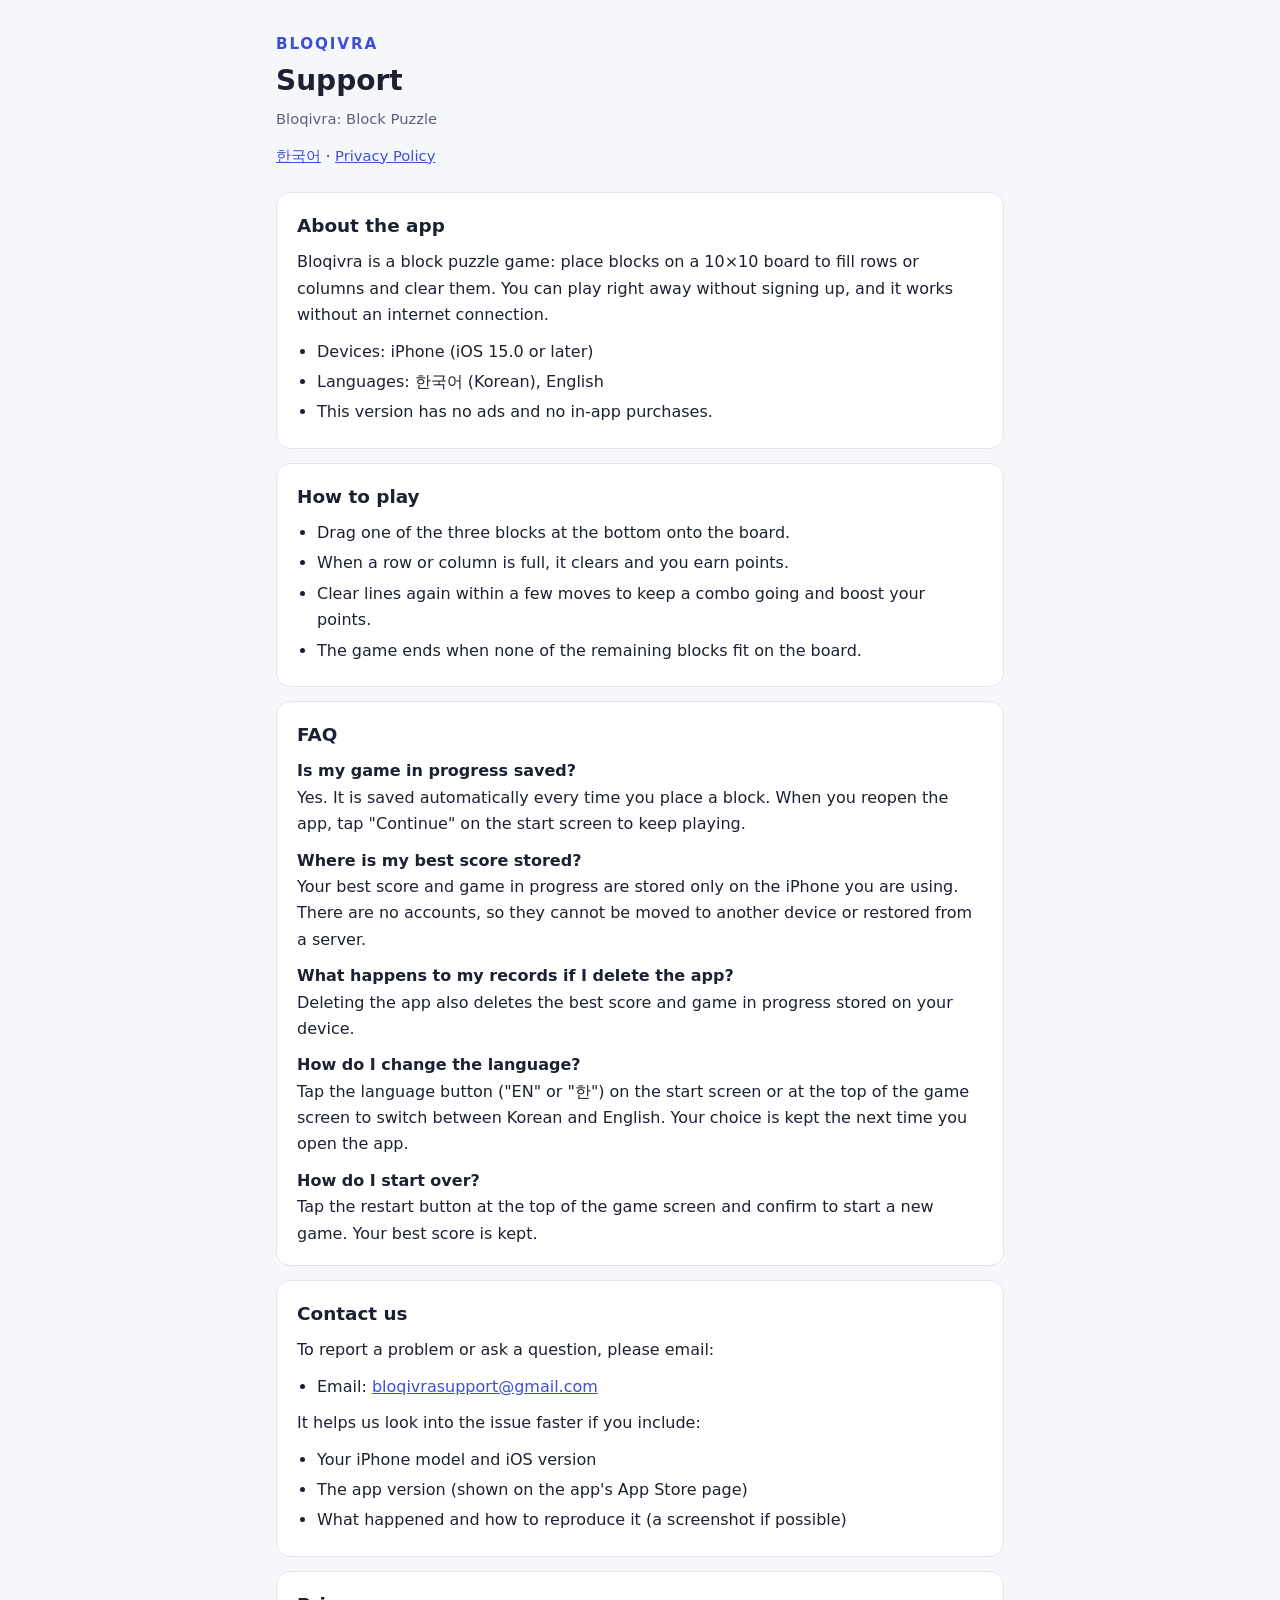
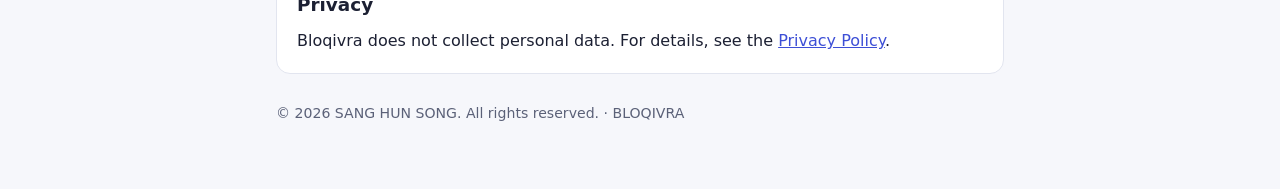
==== bloqivra/en/support.html @ 3c146c0e "Add BLOQIVRA privacy policy and support pages - Korean and English privacy policy and support pages " ====
<!doctype html>
<html lang="en">
<head>
  <meta charset="utf-8">
  <meta name="viewport" content="width=device-width, initial-scale=1">
  <title>Support - Bloqivra: Block Puzzle</title>
  <link rel="stylesheet" href="../style.css">
</head>
<body>
<main>
  <header class="page">
    <div class="brand">BLOQIVRA</div>
    <h1>Support</h1>
    <p class="meta">Bloqivra: Block Puzzle</p>
    <nav class="lang"><a href="../ko/support.html" hreflang="ko" lang="ko">한국어</a> · <a href="privacy.html">Privacy Policy</a></nav>
  </header>

  <section id="about">
    <h2>About the app</h2>
    <p>Bloqivra is a block puzzle game: place blocks on a 10×10 board to fill rows or columns and clear them. You can play right away without signing up, and it works without an internet connection.</p>
    <ul>
      <li>Devices: iPhone (iOS 15.0 or later)</li>
      <li>Languages: 한국어 (Korean), English</li>
      <li>This version has no ads and no in-app purchases.</li>
    </ul>
  </section>

  <section id="how-to-play">
    <h2>How to play</h2>
    <ul>
      <li>Drag one of the three blocks at the bottom onto the board.</li>
      <li>When a row or column is full, it clears and you earn points.</li>
      <li>Clear lines again within a few moves to keep a combo going and boost your points.</li>
      <li>The game ends when none of the remaining blocks fit on the board.</li>
    </ul>
  </section>

  <section id="faq">
    <h2>FAQ</h2>
    <p><strong>Is my game in progress saved?</strong><br>
    Yes. It is saved automatically every time you place a block. When you reopen the app, tap "Continue" on the start screen to keep playing.</p>
    <p><strong>Where is my best score stored?</strong><br>
    Your best score and game in progress are stored only on the iPhone you are using. There are no accounts, so they cannot be moved to another device or restored from a server.</p>
    <p><strong>What happens to my records if I delete the app?</strong><br>
    Deleting the app also deletes the best score and game in progress stored on your device.</p>
    <p><strong>How do I change the language?</strong><br>
    Tap the language button ("EN" or "한") on the start screen or at the top of the game screen to switch between Korean and English. Your choice is kept the next time you open the app.</p>
    <p><strong>How do I start over?</strong><br>
    Tap the restart button at the top of the game screen and confirm to start a new game. Your best score is kept.</p>
  </section>

  <section id="contact">
    <h2>Contact us</h2>
    <p>To report a problem or ask a question, please email:</p>
    <ul>
      <li>Email: <a href="mailto:bloqivrasupport@gmail.com">bloqivrasupport@gmail.com</a></li>
    </ul>
    <p>It helps us look into the issue faster if you include:</p>
    <ul>
      <li>Your iPhone model and iOS version</li>
      <li>The app version (shown on the app's App Store page)</li>
      <li>What happened and how to reproduce it (a screenshot if possible)</li>
    </ul>
  </section>

  <section id="privacy">
    <h2>Privacy</h2>
    <p>Bloqivra does not collect personal data. For details, see the <a href="privacy.html">Privacy Policy</a>.</p>
  </section>

  <footer>© 2026 SANG HUN SONG. All rights reserved. · BLOQIVRA</footer>
</main>
</body>
</html>
---- bloqivra/style.css ----
/* Shared style for the BLOQIVRA privacy and support pages. No external fonts, scripts or trackers. */
:root {
  --bg: #f6f7fb;
  --card: #ffffff;
  --text: #1c2033;
  --muted: #5b6178;
  --line: #e2e5ef;
  --accent: #3d4fd6;
  --todo-bg: #fff1b8;
  --todo-text: #5c4500;
}
@media (prefers-color-scheme: dark) {
  :root {
    --bg: #10142a;
    --card: #181d38;
    --text: #e9ebf5;
    --muted: #a3a9c4;
    --line: #2a3054;
    --accent: #8f9cff;
    --todo-bg: #5c4a00;
    --todo-text: #fff1b8;
  }
}
* { box-sizing: border-box; }
html { -webkit-text-size-adjust: 100%; }
body {
  margin: 0;
  background: var(--bg);
  color: var(--text);
  font-family: system-ui, -apple-system, 'Segoe UI', Roboto, 'Apple SD Gothic Neo', 'Noto Sans KR', 'Malgun Gothic', sans-serif;
  line-height: 1.65;
}
main {
  max-width: 760px;
  margin: 0 auto;
  padding: 32px 16px 64px;
}
header.page { margin-bottom: 24px; }
.brand {
  font-weight: 800;
  letter-spacing: 0.12em;
  color: var(--accent);
  font-size: 0.95rem;
}
h1 { font-size: 1.75rem; line-height: 1.3; margin: 6px 0 8px; }
h2 { font-size: 1.15rem; margin: 0 0 8px; }
.meta { color: var(--muted); font-size: 0.92rem; margin: 0; }
nav.lang { font-size: 0.92rem; margin-top: 12px; }
nav.lang a, a { color: var(--accent); }
section {
  background: var(--card);
  border: 1px solid var(--line);
  border-radius: 14px;
  padding: 18px 20px;
  margin: 0 0 14px;
}
section p, section ul { margin: 0 0 10px; }
section > :last-child { margin-bottom: 0; }
ul { padding-left: 1.25em; }
li { margin: 4px 0; }
table { width: 100%; border-collapse: collapse; font-size: 0.95rem; }
th, td { text-align: left; vertical-align: top; padding: 8px 6px; border-top: 1px solid var(--line); }
th { color: var(--muted); font-weight: 600; }
.table-wrap { overflow-x: auto; }
mark.todo {
  background: var(--todo-bg);
  color: var(--todo-text);
  border-radius: 4px;
  padding: 0 4px;
  font-weight: 600;
}
footer { color: var(--muted); font-size: 0.88rem; margin-top: 28px; }
.choices { display: grid; gap: 12px; grid-template-columns: repeat(auto-fit, minmax(220px, 1fr)); }
.choices a {
  display: block;
  background: var(--card);
  border: 1px solid var(--line);
  border-radius: 14px;
  padding: 16px 18px;
  text-decoration: none;
  font-weight: 600;
}
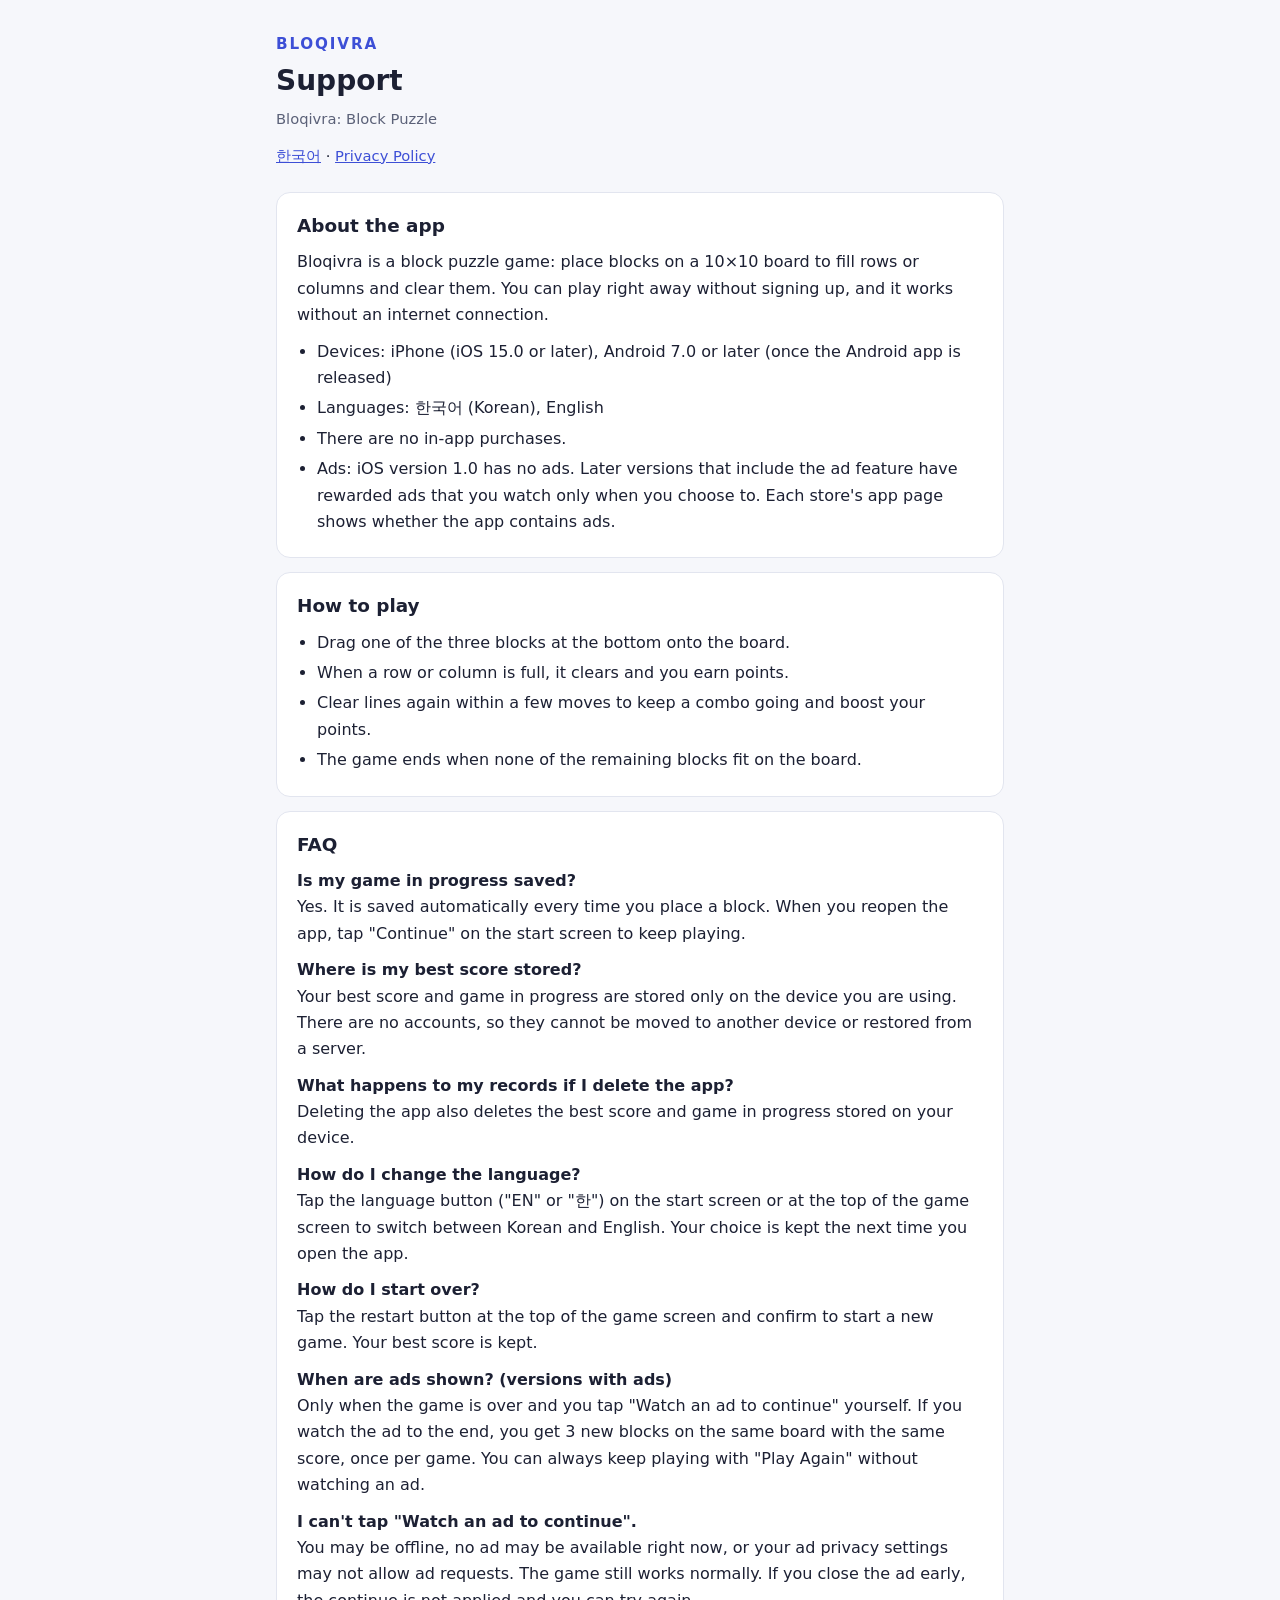
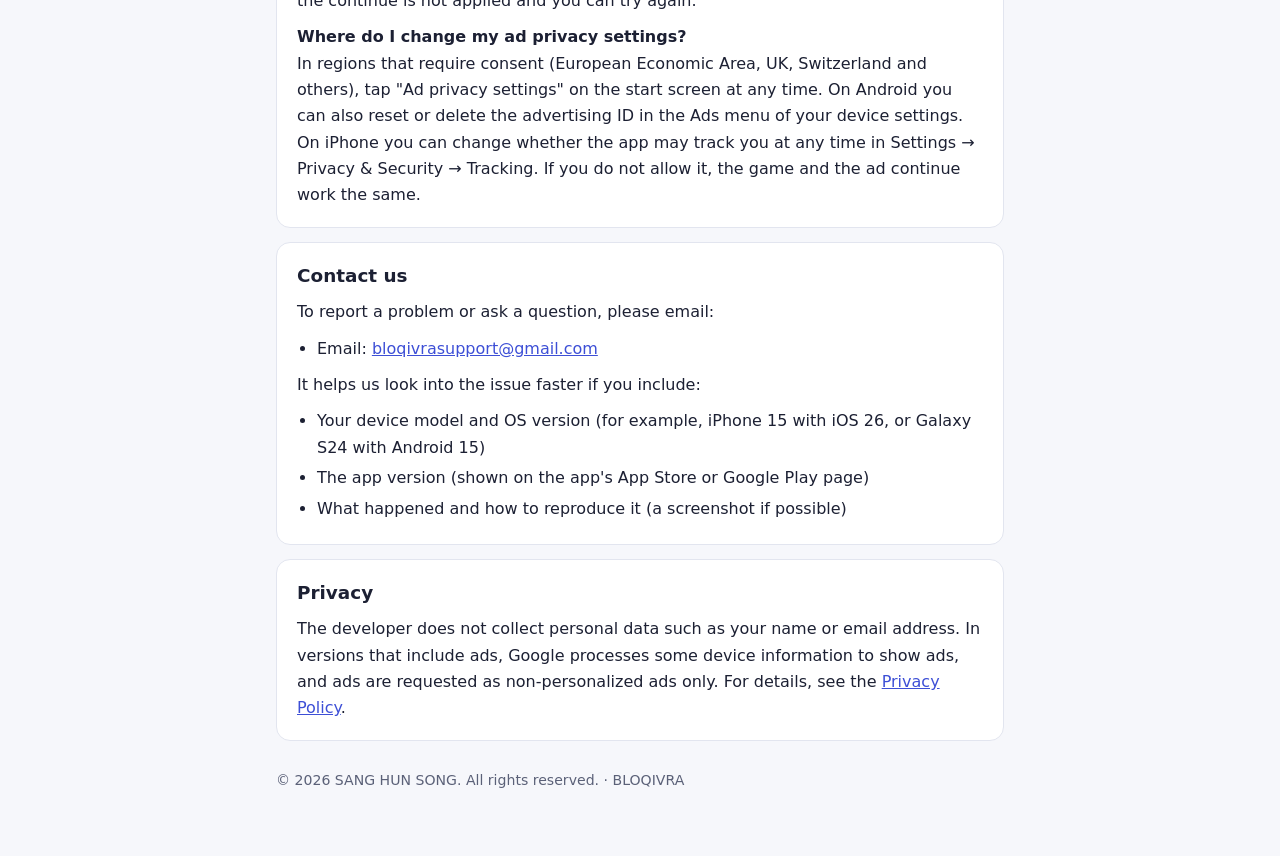
==== commit 8a09ee9c: "Update BLOQIVRA privacy policy and support pages (effective 2026-10-18) Adds the information for the" ====
--- a/bloqivra/en/support.html
+++ b/bloqivra/en/support.html
@@ -19,9 +19,10 @@
     <h2>About the app</h2>
     <p>Bloqivra is a block puzzle game: place blocks on a 10×10 board to fill rows or columns and clear them. You can play right away without signing up, and it works without an internet connection.</p>
     <ul>
-      <li>Devices: iPhone (iOS 15.0 or later)</li>
+      <li>Devices: iPhone (iOS 15.0 or later), Android 7.0 or later (once the Android app is released)</li>
       <li>Languages: 한국어 (Korean), English</li>
-      <li>This version has no ads and no in-app purchases.</li>
+      <li>There are no in-app purchases.</li>
+      <li>Ads: iOS version 1.0 has no ads. Later versions that include the ad feature have rewarded ads that you watch only when you choose to. Each store's app page shows whether the app contains ads.</li>
     </ul>
   </section>
 
@@ -40,13 +41,19 @@
     <p><strong>Is my game in progress saved?</strong><br>
     Yes. It is saved automatically every time you place a block. When you reopen the app, tap "Continue" on the start screen to keep playing.</p>
     <p><strong>Where is my best score stored?</strong><br>
-    Your best score and game in progress are stored only on the iPhone you are using. There are no accounts, so they cannot be moved to another device or restored from a server.</p>
+    Your best score and game in progress are stored only on the device you are using. There are no accounts, so they cannot be moved to another device or restored from a server.</p>
     <p><strong>What happens to my records if I delete the app?</strong><br>
     Deleting the app also deletes the best score and game in progress stored on your device.</p>
     <p><strong>How do I change the language?</strong><br>
     Tap the language button ("EN" or "한") on the start screen or at the top of the game screen to switch between Korean and English. Your choice is kept the next time you open the app.</p>
     <p><strong>How do I start over?</strong><br>
     Tap the restart button at the top of the game screen and confirm to start a new game. Your best score is kept.</p>
+    <p><strong>When are ads shown? (versions with ads)</strong><br>
+    Only when the game is over and you tap "Watch an ad to continue" yourself. If you watch the ad to the end, you get 3 new blocks on the same board with the same score, once per game. You can always keep playing with "Play Again" without watching an ad.</p>
+    <p><strong>I can't tap "Watch an ad to continue".</strong><br>
+    You may be offline, no ad may be available right now, or your ad privacy settings may not allow ad requests. The game still works normally. If you close the ad early, the continue is not applied and you can try again.</p>
+    <p><strong>Where do I change my ad privacy settings?</strong><br>
+    In regions that require consent (European Economic Area, UK, Switzerland and others), tap "Ad privacy settings" on the start screen at any time. On Android you can also reset or delete the advertising ID in the Ads menu of your device settings. On iPhone you can change whether the app may track you at any time in Settings → Privacy &amp; Security → Tracking. If you do not allow it, the game and the ad continue work the same.</p>
   </section>
 
   <section id="contact">
@@ -57,15 +64,15 @@
     </ul>
     <p>It helps us look into the issue faster if you include:</p>
     <ul>
-      <li>Your iPhone model and iOS version</li>
-      <li>The app version (shown on the app's App Store page)</li>
+      <li>Your device model and OS version (for example, iPhone 15 with iOS 26, or Galaxy S24 with Android 15)</li>
+      <li>The app version (shown on the app's App Store or Google Play page)</li>
       <li>What happened and how to reproduce it (a screenshot if possible)</li>
     </ul>
   </section>
 
   <section id="privacy">
     <h2>Privacy</h2>
-    <p>Bloqivra does not collect personal data. For details, see the <a href="privacy.html">Privacy Policy</a>.</p>
+    <p>The developer does not collect personal data such as your name or email address. In versions that include ads, Google processes some device information to show ads, and ads are requested as non-personalized ads only. For details, see the <a href="privacy.html">Privacy Policy</a>.</p>
   </section>
 
   <footer>© 2026 SANG HUN SONG. All rights reserved. · BLOQIVRA</footer>
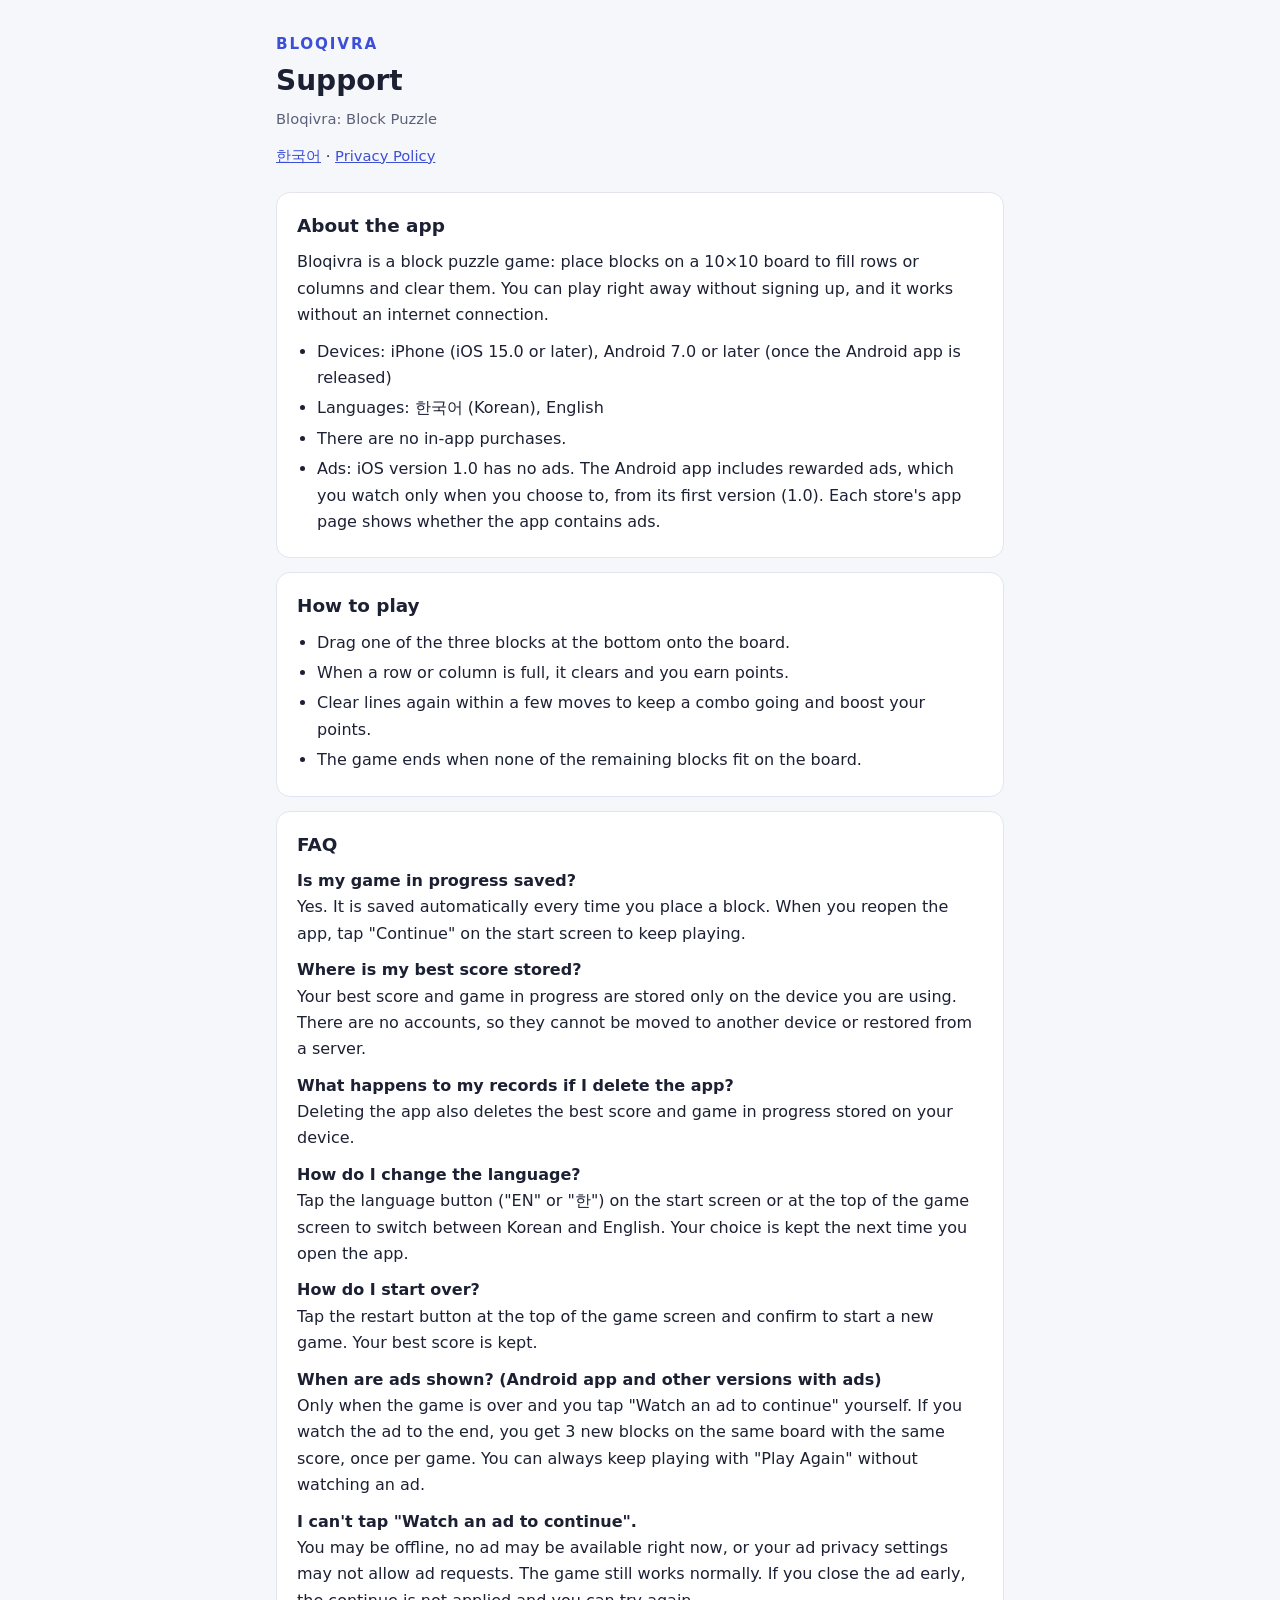
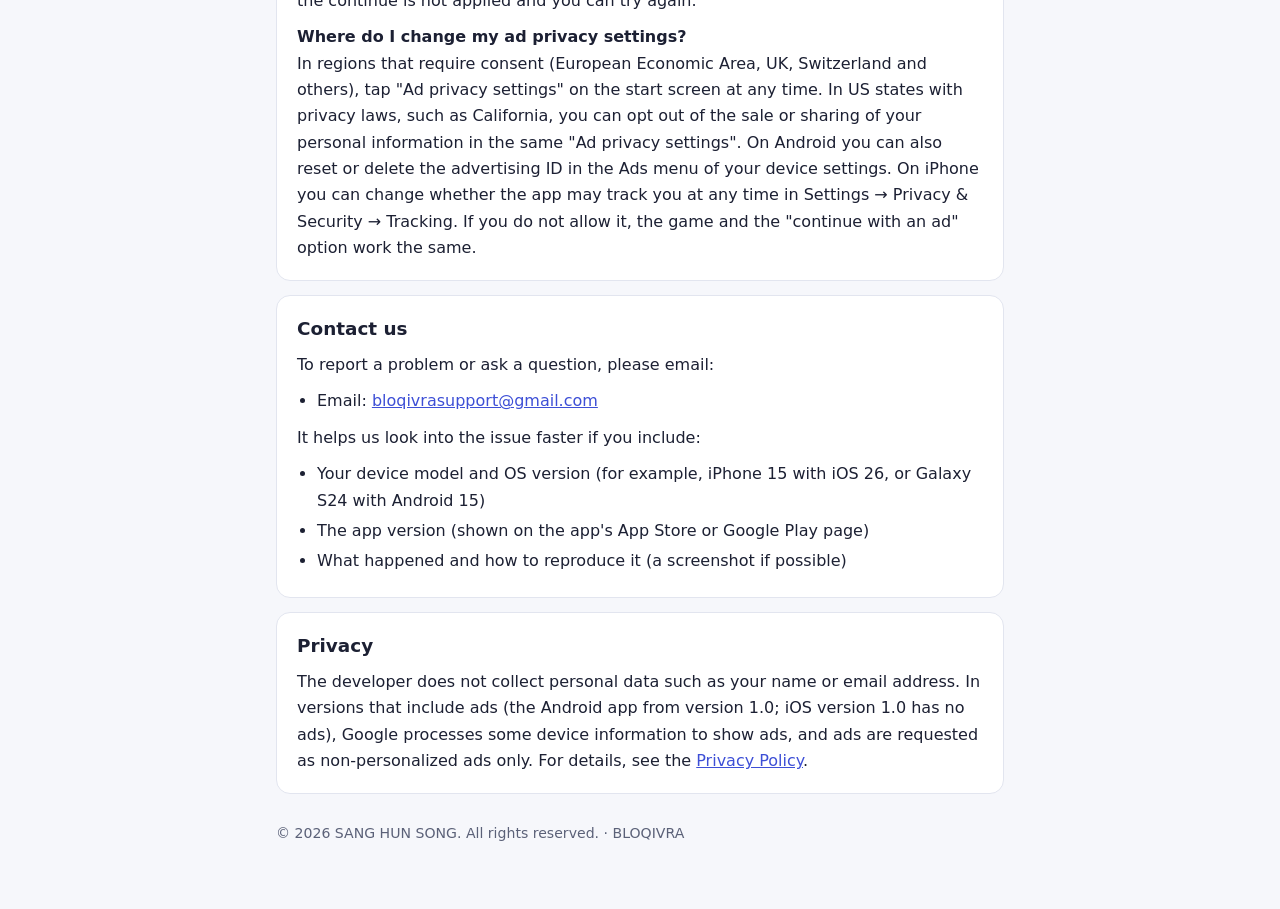
==== commit 0eefbc11: "Update BLOQIVRA privacy policy and support pages (effective 2026-10-21) - iOS 1.0 has no ads; the An" ====
--- a/bloqivra/en/support.html
+++ b/bloqivra/en/support.html
@@ -22,7 +22,7 @@
       <li>Devices: iPhone (iOS 15.0 or later), Android 7.0 or later (once the Android app is released)</li>
       <li>Languages: 한국어 (Korean), English</li>
       <li>There are no in-app purchases.</li>
-      <li>Ads: iOS version 1.0 has no ads. Later versions that include the ad feature have rewarded ads that you watch only when you choose to. Each store's app page shows whether the app contains ads.</li>
+      <li>Ads: iOS version 1.0 has no ads. The Android app includes rewarded ads, which you watch only when you choose to, from its first version (1.0). Each store's app page shows whether the app contains ads.</li>
     </ul>
   </section>
 
@@ -48,12 +48,12 @@
     Tap the language button ("EN" or "한") on the start screen or at the top of the game screen to switch between Korean and English. Your choice is kept the next time you open the app.</p>
     <p><strong>How do I start over?</strong><br>
     Tap the restart button at the top of the game screen and confirm to start a new game. Your best score is kept.</p>
-    <p><strong>When are ads shown? (versions with ads)</strong><br>
+    <p><strong>When are ads shown? (Android app and other versions with ads)</strong><br>
     Only when the game is over and you tap "Watch an ad to continue" yourself. If you watch the ad to the end, you get 3 new blocks on the same board with the same score, once per game. You can always keep playing with "Play Again" without watching an ad.</p>
     <p><strong>I can't tap "Watch an ad to continue".</strong><br>
     You may be offline, no ad may be available right now, or your ad privacy settings may not allow ad requests. The game still works normally. If you close the ad early, the continue is not applied and you can try again.</p>
     <p><strong>Where do I change my ad privacy settings?</strong><br>
-    In regions that require consent (European Economic Area, UK, Switzerland and others), tap "Ad privacy settings" on the start screen at any time. On Android you can also reset or delete the advertising ID in the Ads menu of your device settings. On iPhone you can change whether the app may track you at any time in Settings → Privacy &amp; Security → Tracking. If you do not allow it, the game and the ad continue work the same.</p>
+    In regions that require consent (European Economic Area, UK, Switzerland and others), tap "Ad privacy settings" on the start screen at any time. In US states with privacy laws, such as California, you can opt out of the sale or sharing of your personal information in the same "Ad privacy settings". On Android you can also reset or delete the advertising ID in the Ads menu of your device settings. On iPhone you can change whether the app may track you at any time in Settings → Privacy &amp; Security → Tracking. If you do not allow it, the game and the "continue with an ad" option work the same.</p>
   </section>
 
   <section id="contact">
@@ -72,7 +72,7 @@
 
   <section id="privacy">
     <h2>Privacy</h2>
-    <p>The developer does not collect personal data such as your name or email address. In versions that include ads, Google processes some device information to show ads, and ads are requested as non-personalized ads only. For details, see the <a href="privacy.html">Privacy Policy</a>.</p>
+    <p>The developer does not collect personal data such as your name or email address. In versions that include ads (the Android app from version 1.0; iOS version 1.0 has no ads), Google processes some device information to show ads, and ads are requested as non-personalized ads only. For details, see the <a href="privacy.html">Privacy Policy</a>.</p>
   </section>
 
   <footer>© 2026 SANG HUN SONG. All rights reserved. · BLOQIVRA</footer>
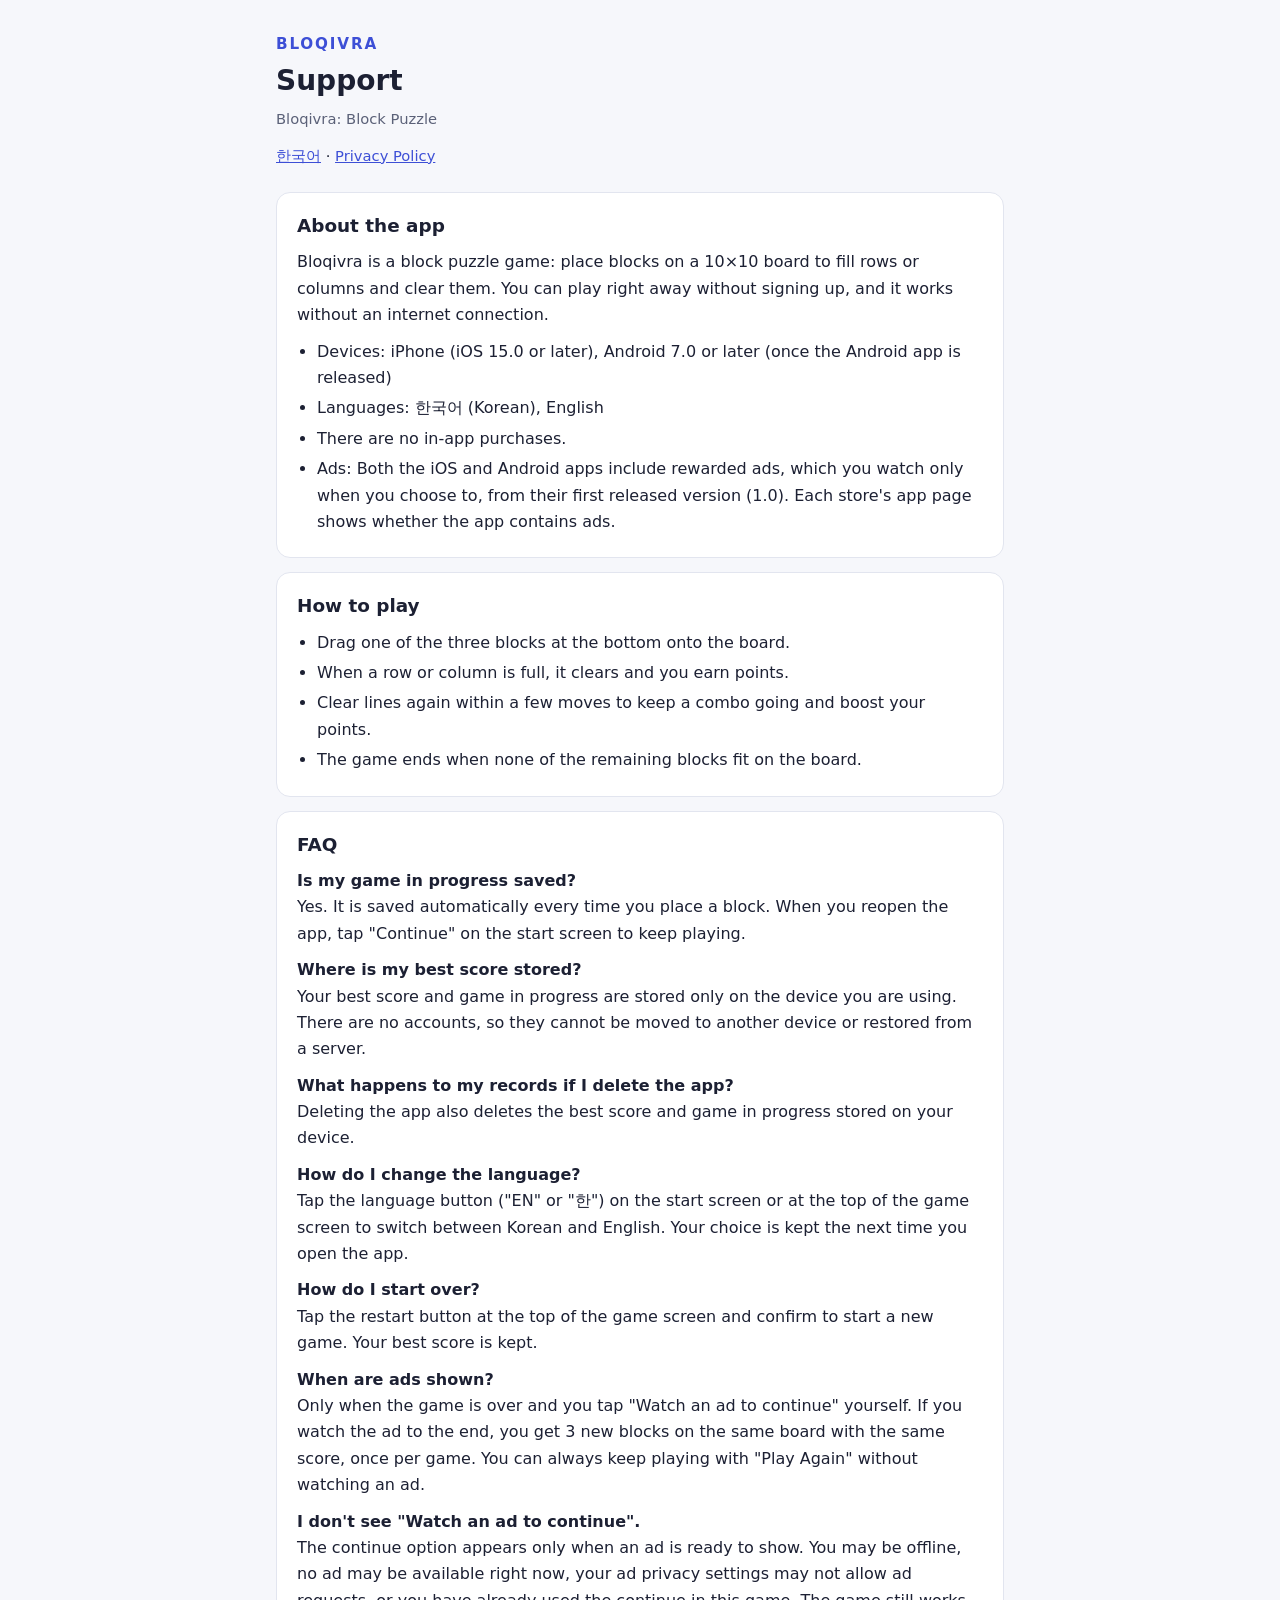
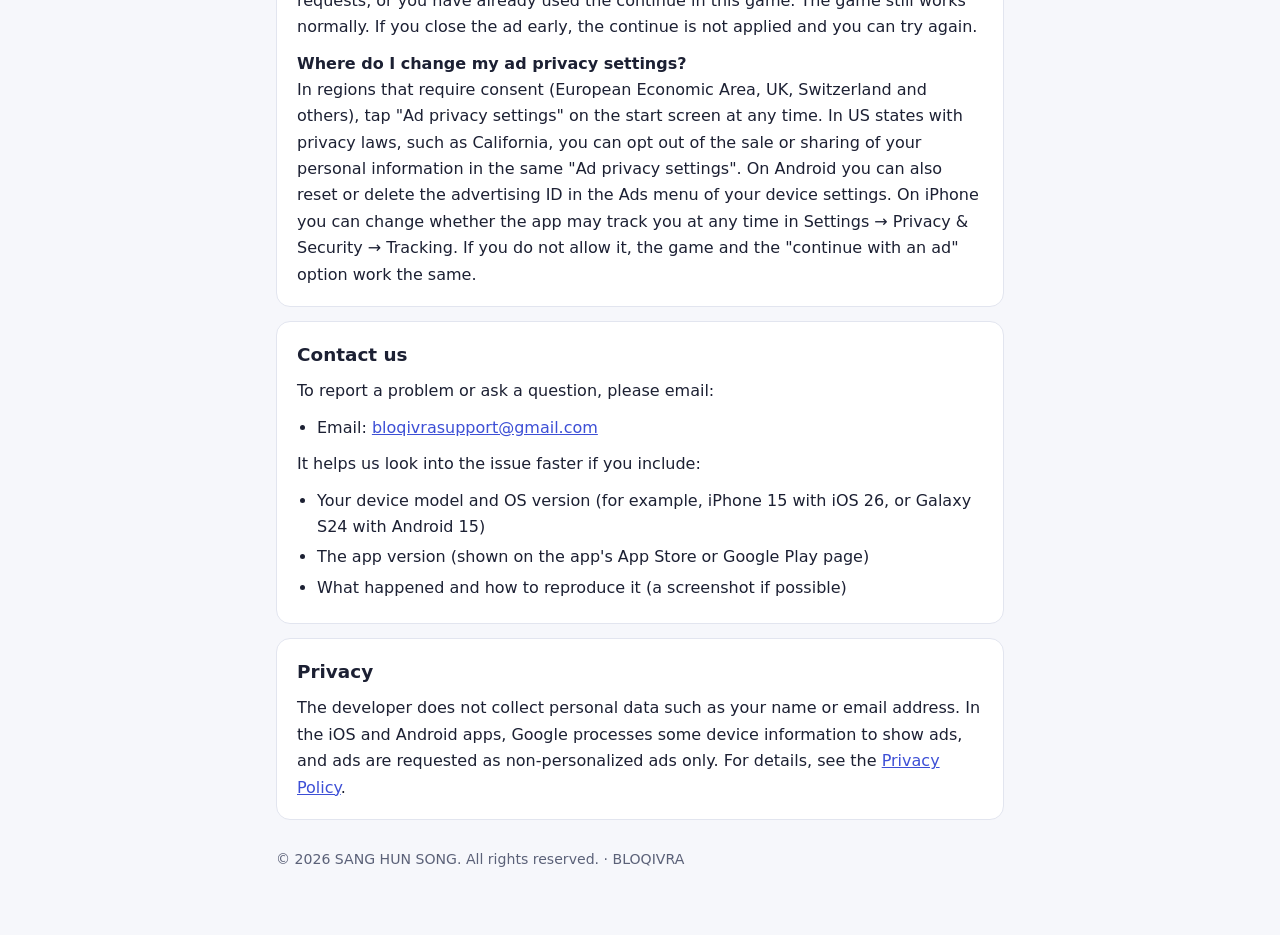
==== commit 38b7eda3: "Update BLOQIVRA privacy and support pages for the iOS release with ads Effective 2026-10-23. The iOS" ====
--- a/bloqivra/en/support.html
+++ b/bloqivra/en/support.html
@@ -22,7 +22,7 @@
       <li>Devices: iPhone (iOS 15.0 or later), Android 7.0 or later (once the Android app is released)</li>
       <li>Languages: 한국어 (Korean), English</li>
       <li>There are no in-app purchases.</li>
-      <li>Ads: iOS version 1.0 has no ads. The Android app includes rewarded ads, which you watch only when you choose to, from its first version (1.0). Each store's app page shows whether the app contains ads.</li>
+      <li>Ads: Both the iOS and Android apps include rewarded ads, which you watch only when you choose to, from their first released version (1.0). Each store's app page shows whether the app contains ads.</li>
     </ul>
   </section>
 
@@ -48,10 +48,10 @@
     Tap the language button ("EN" or "한") on the start screen or at the top of the game screen to switch between Korean and English. Your choice is kept the next time you open the app.</p>
     <p><strong>How do I start over?</strong><br>
     Tap the restart button at the top of the game screen and confirm to start a new game. Your best score is kept.</p>
-    <p><strong>When are ads shown? (Android app and other versions with ads)</strong><br>
+    <p><strong>When are ads shown?</strong><br>
     Only when the game is over and you tap "Watch an ad to continue" yourself. If you watch the ad to the end, you get 3 new blocks on the same board with the same score, once per game. You can always keep playing with "Play Again" without watching an ad.</p>
-    <p><strong>I can't tap "Watch an ad to continue".</strong><br>
-    You may be offline, no ad may be available right now, or your ad privacy settings may not allow ad requests. The game still works normally. If you close the ad early, the continue is not applied and you can try again.</p>
+    <p><strong>I don't see "Watch an ad to continue".</strong><br>
+    The continue option appears only when an ad is ready to show. You may be offline, no ad may be available right now, your ad privacy settings may not allow ad requests, or you have already used the continue in this game. The game still works normally. If you close the ad early, the continue is not applied and you can try again.</p>
     <p><strong>Where do I change my ad privacy settings?</strong><br>
     In regions that require consent (European Economic Area, UK, Switzerland and others), tap "Ad privacy settings" on the start screen at any time. In US states with privacy laws, such as California, you can opt out of the sale or sharing of your personal information in the same "Ad privacy settings". On Android you can also reset or delete the advertising ID in the Ads menu of your device settings. On iPhone you can change whether the app may track you at any time in Settings → Privacy &amp; Security → Tracking. If you do not allow it, the game and the "continue with an ad" option work the same.</p>
   </section>
@@ -72,7 +72,7 @@
 
   <section id="privacy">
     <h2>Privacy</h2>
-    <p>The developer does not collect personal data such as your name or email address. In versions that include ads (the Android app from version 1.0; iOS version 1.0 has no ads), Google processes some device information to show ads, and ads are requested as non-personalized ads only. For details, see the <a href="privacy.html">Privacy Policy</a>.</p>
+    <p>The developer does not collect personal data such as your name or email address. In the iOS and Android apps, Google processes some device information to show ads, and ads are requested as non-personalized ads only. For details, see the <a href="privacy.html">Privacy Policy</a>.</p>
   </section>
 
   <footer>© 2026 SANG HUN SONG. All rights reserved. · BLOQIVRA</footer>
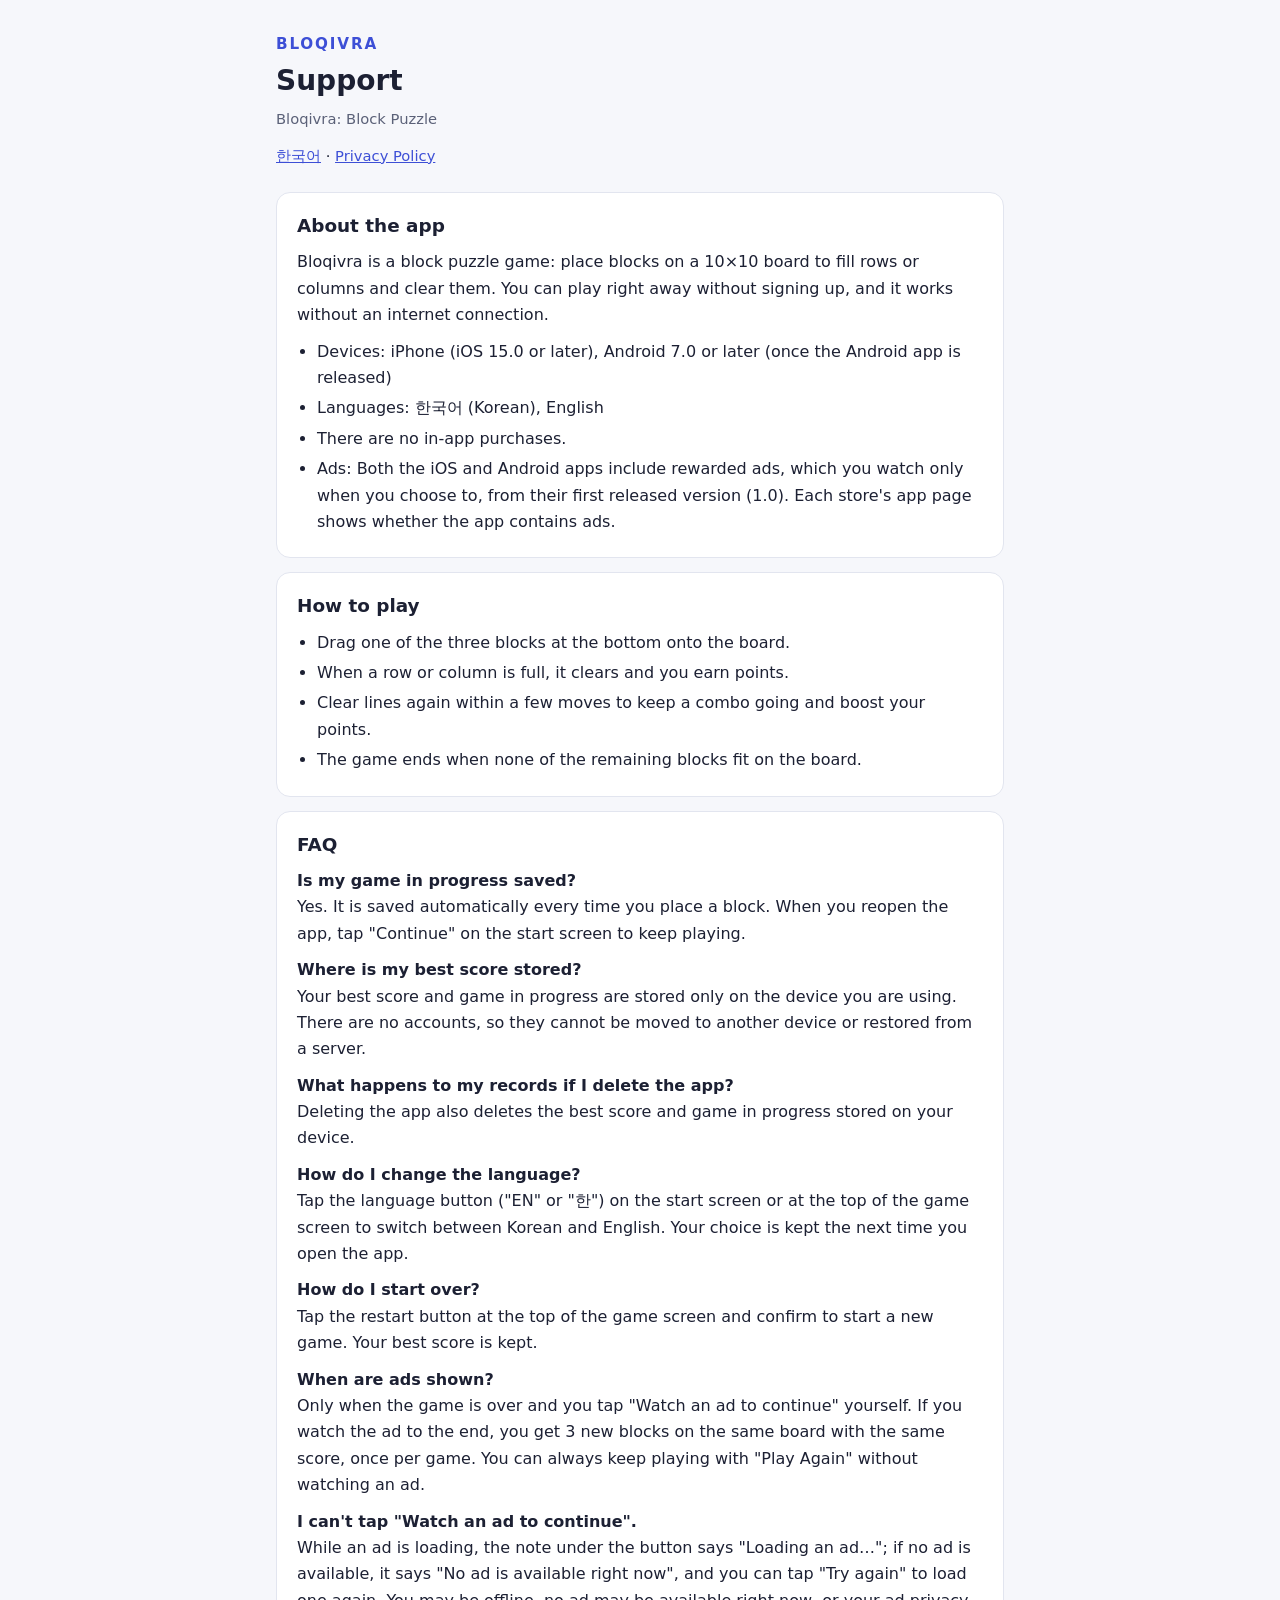
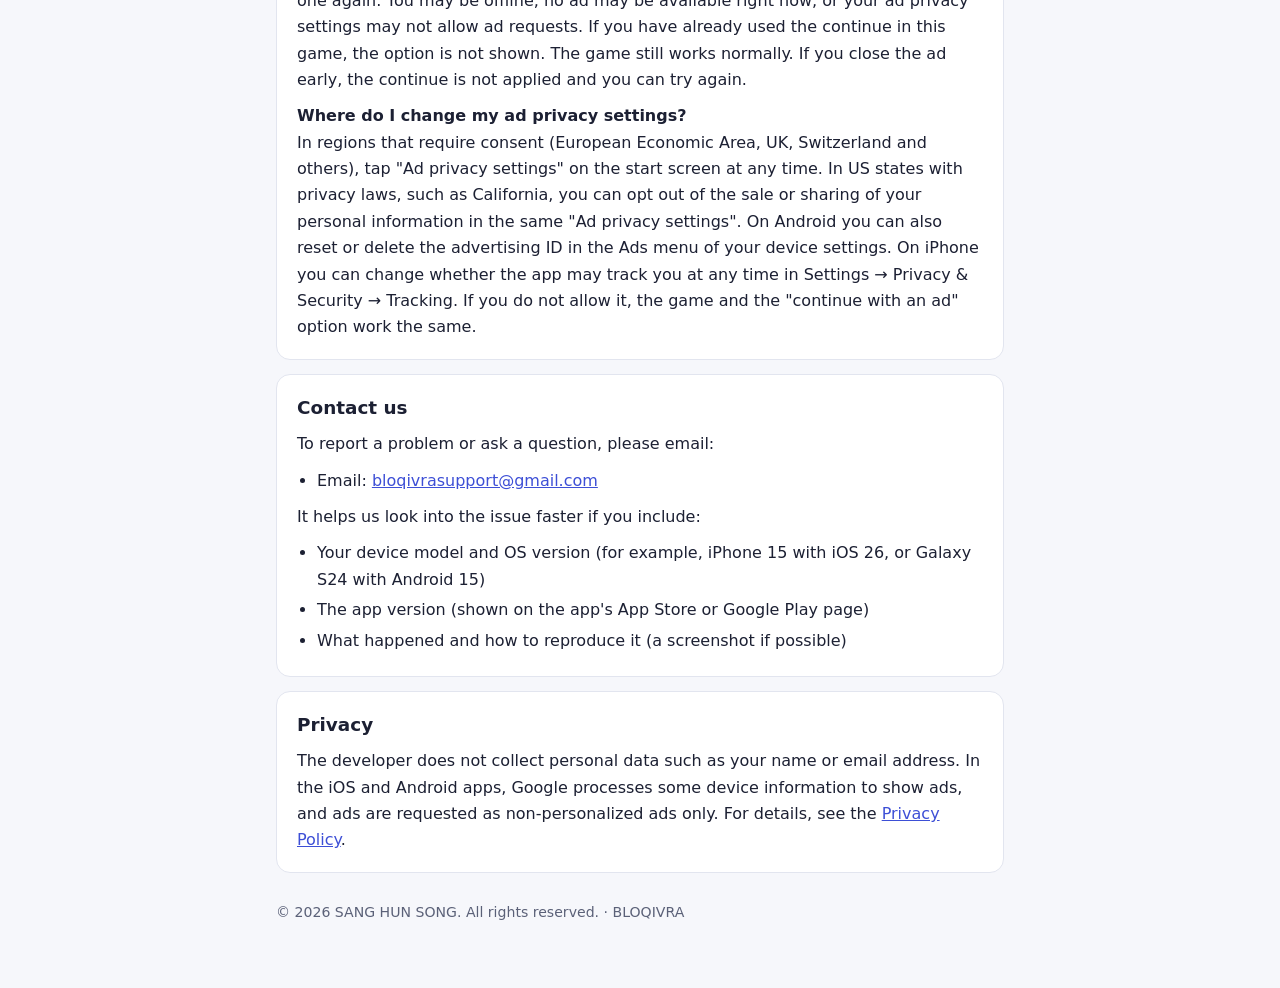
==== commit 7efa1904: "Update BLOQIVRA support FAQ for the continue offer feedback The "Watch an ad to continue" FAQ (ko/en" ====
--- a/bloqivra/en/support.html
+++ b/bloqivra/en/support.html
@@ -50,8 +50,8 @@
     Tap the restart button at the top of the game screen and confirm to start a new game. Your best score is kept.</p>
     <p><strong>When are ads shown?</strong><br>
     Only when the game is over and you tap "Watch an ad to continue" yourself. If you watch the ad to the end, you get 3 new blocks on the same board with the same score, once per game. You can always keep playing with "Play Again" without watching an ad.</p>
-    <p><strong>I don't see "Watch an ad to continue".</strong><br>
-    The continue option appears only when an ad is ready to show. You may be offline, no ad may be available right now, your ad privacy settings may not allow ad requests, or you have already used the continue in this game. The game still works normally. If you close the ad early, the continue is not applied and you can try again.</p>
+    <p><strong>I can't tap "Watch an ad to continue".</strong><br>
+    While an ad is loading, the note under the button says "Loading an ad…"; if no ad is available, it says "No ad is available right now", and you can tap "Try again" to load one again. You may be offline, no ad may be available right now, or your ad privacy settings may not allow ad requests. If you have already used the continue in this game, the option is not shown. The game still works normally. If you close the ad early, the continue is not applied and you can try again.</p>
     <p><strong>Where do I change my ad privacy settings?</strong><br>
     In regions that require consent (European Economic Area, UK, Switzerland and others), tap "Ad privacy settings" on the start screen at any time. In US states with privacy laws, such as California, you can opt out of the sale or sharing of your personal information in the same "Ad privacy settings". On Android you can also reset or delete the advertising ID in the Ads menu of your device settings. On iPhone you can change whether the app may track you at any time in Settings → Privacy &amp; Security → Tracking. If you do not allow it, the game and the "continue with an ad" option work the same.</p>
   </section>
